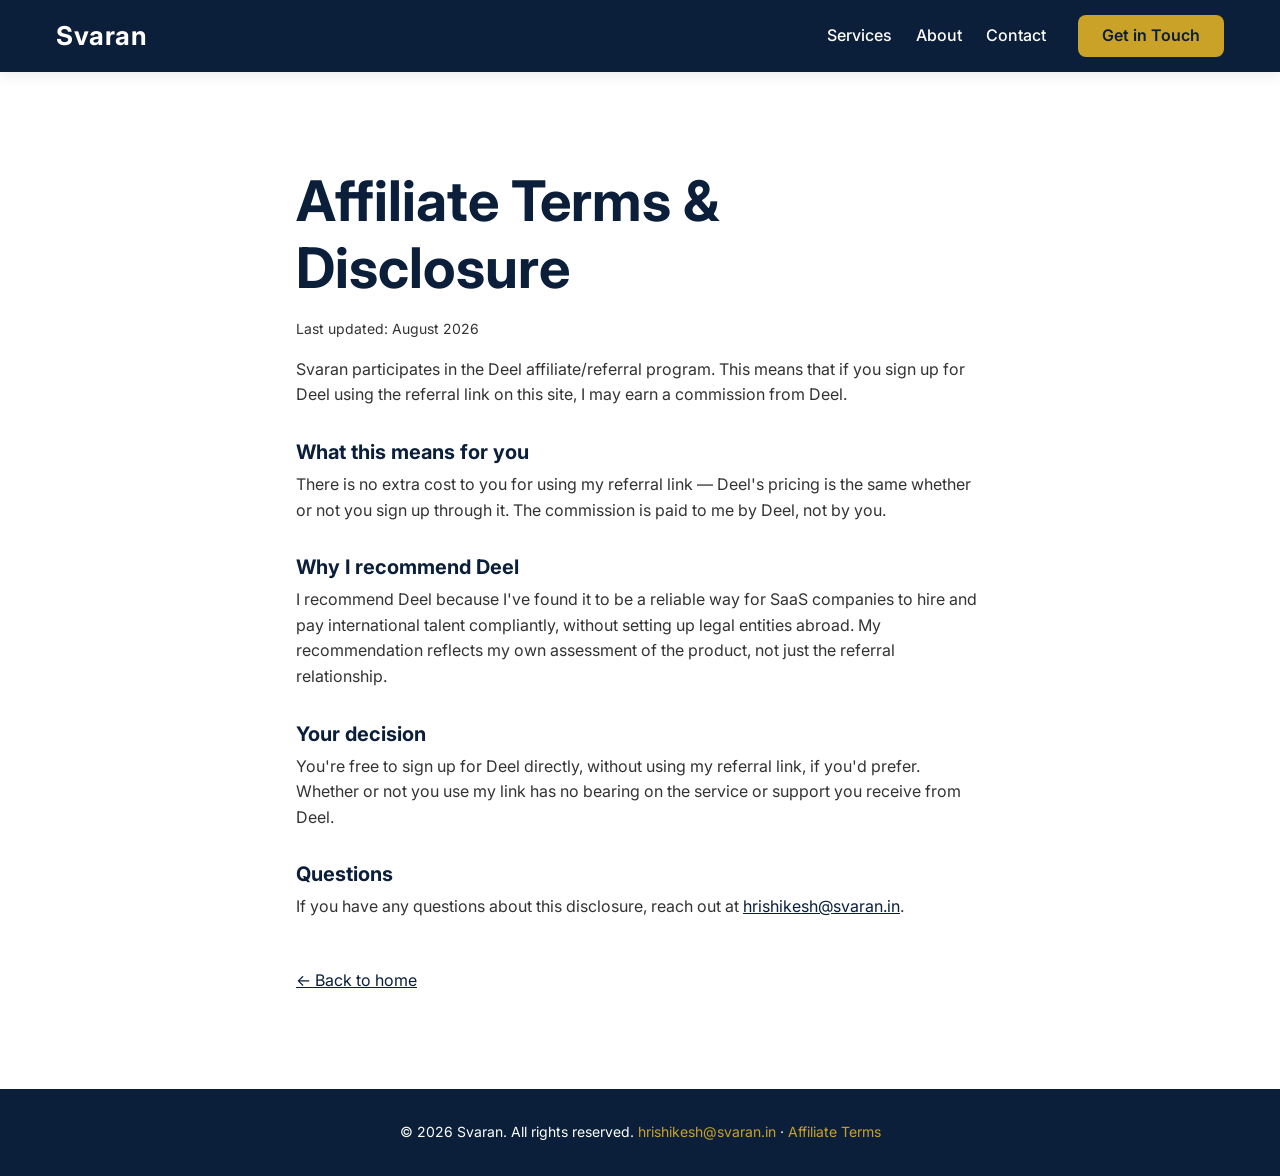
==== affiliate-terms.html @ 790a2aeb "Add affiliate terms/disclosure page and link it from footer" ====
<!DOCTYPE html>
<html lang="en">
<head>
  <script>document.documentElement.classList.add('js');</script>

  <meta charset="UTF-8">
  <meta name="viewport" content="width=device-width, initial-scale=1.0">
  <title>Affiliate Terms & Disclosure — Svaran</title>
  <meta name="description" content="Affiliate disclosure for Svaran's Deel referral partnership.">
  <meta name="robots" content="noindex">

  <link rel="icon" type="image/svg+xml" href="assets/favicon.svg">

  <link rel="preconnect" href="https://fonts.googleapis.com">
  <link rel="preconnect" href="https://fonts.gstatic.com" crossorigin>
  <link href="https://fonts.googleapis.com/css2?family=Inter:wght@400;500;600;700&display=swap" rel="stylesheet">

  <link rel="stylesheet" href="css/style.css">
</head>
<body>

  <header class="site-header">
    <nav class="nav container">
      <a href="index.html#hero" class="nav-logo">Svaran</a>

      <button type="button" class="nav-toggle" aria-label="Toggle navigation menu" aria-expanded="false" aria-controls="nav-menu">
        <span class="nav-toggle-icon"></span>
      </button>

      <div class="nav-menu" id="nav-menu">
        <ul class="nav-links">
          <li><a href="index.html#services">Services</a></li>
          <li><a href="index.html#about">About</a></li>
          <li><a href="index.html#contact">Contact</a></li>
        </ul>
        <a href="index.html#contact" class="btn btn-primary nav-cta">Get in Touch</a>
      </div>
    </nav>
  </header>

  <main>
    <section id="affiliate-terms">
      <div class="container legal-content fade-in">
        <h1>Affiliate Terms & Disclosure</h1>
        <p class="text-small">Last updated: August 2026</p>

        <p>Svaran participates in the Deel affiliate/referral program. This means that if you sign up for Deel using the referral link on this site, I may earn a commission from Deel.</p>

        <h2>What this means for you</h2>
        <p>There is no extra cost to you for using my referral link — Deel's pricing is the same whether or not you sign up through it. The commission is paid to me by Deel, not by you.</p>

        <h2>Why I recommend Deel</h2>
        <p>I recommend Deel because I've found it to be a reliable way for SaaS companies to hire and pay international talent compliantly, without setting up legal entities abroad. My recommendation reflects my own assessment of the product, not just the referral relationship.</p>

        <h2>Your decision</h2>
        <p>You're free to sign up for Deel directly, without using my referral link, if you'd prefer. Whether or not you use my link has no bearing on the service or support you receive from Deel.</p>

        <h2>Questions</h2>
        <p>If you have any questions about this disclosure, reach out at <a href="mailto:hrishikesh@svaran.in">hrishikesh@svaran.in</a>.</p>

        <p class="legal-back"><a href="index.html">&larr; Back to home</a></p>
      </div>
    </section>
  </main>

  <footer class="site-footer">
    <div class="container">
      <p class="text-small">&copy; 2026 Svaran. All rights reserved. <a href="mailto:hrishikesh@svaran.in">hrishikesh@svaran.in</a> · <a href="affiliate-terms.html">Affiliate Terms</a></p>
    </div>
  </footer>

  <script src="js/main.js"></script>
</body>
</html>
---- css/style.css ----
/* ==========================================================================
   Svaran — Global Stylesheet
   ========================================================================== */

/* --------------------------------------------------------------------------
   1. CSS Reset / Normalize
   -------------------------------------------------------------------------- */
*,
*::before,
*::after {
  box-sizing: border-box;
}

html,
body,
h1,
h2,
h3,
h4,
p,
figure,
blockquote,
dl,
dd,
ul,
ol {
  margin: 0;
}

ul,
ol {
  padding: 0;
  list-style: none;
}

html {
  -webkit-text-size-adjust: 100%;
  scroll-behavior: smooth;
}

body {
  min-height: 100vh;
  text-rendering: optimizeSpeed;
  -webkit-font-smoothing: antialiased;
  -moz-osx-font-smoothing: grayscale;
}

img,
picture,
svg {
  display: block;
  max-width: 100%;
}

a {
  color: inherit;
  text-decoration: none;
}

/* Visible keyboard focus. Navy outline for light backgrounds; gold inside
   the navy header/footer, since navy-on-navy and gold-on-white both fail
   WCAG's 3:1 non-text contrast minimum. */
a:focus-visible,
button:focus-visible,
input:focus-visible,
textarea:focus-visible {
  outline: 2px solid var(--color-navy);
  outline-offset: 2px;
}

.site-header a:focus-visible,
.site-header button:focus-visible,
.site-footer a:focus-visible {
  outline-color: var(--color-gold);
}

button {
  font: inherit;
  color: inherit;
  background: none;
  border: none;
  cursor: pointer;
}

input,
button,
textarea,
select {
  font: inherit;
}

/* --------------------------------------------------------------------------
   2. Design Tokens (CSS Custom Properties)
   -------------------------------------------------------------------------- */
:root {
  /* Colors */
  --color-navy: #0B1F3A;
  --color-gold: #C9A227;
  --color-white: #FFFFFF;
  --color-gray-light: #F5F6F8;
  --color-gray-text: #333333;

  /* Semantic color aliases */
  --color-bg: var(--color-white);
  --color-bg-alt: var(--color-gray-light);
  --color-text: var(--color-gray-text);
  --color-primary: var(--color-navy);
  --color-accent: var(--color-gold);

  /* Typography */
  --font-family-base: 'Inter', -apple-system, BlinkMacSystemFont, 'Segoe UI', sans-serif;

  /* Mobile-first type scale */
  --font-size-h1: 2rem;        /* 32px */
  --font-size-h2: 1.625rem;    /* 26px */
  --font-size-h3: 1.25rem;     /* 20px */
  --font-size-body: 1rem;      /* 16px */
  --font-size-small: 0.875rem; /* 14px */

  --line-height-heading: 1.2;
  --line-height-body: 1.6;

  --font-weight-regular: 400;
  --font-weight-medium: 500;
  --font-weight-semibold: 600;
  --font-weight-bold: 700;

  /* Spacing scale (8px base unit) */
  --space-1: 8px;
  --space-2: 16px;
  --space-3: 24px;
  --space-4: 32px;
  --space-6: 48px;
  --space-8: 64px;
  --space-12: 96px;

  /* Radius & Shadow */
  --radius-base: 8px;
  --shadow-card: 0 4px 12px rgba(11, 31, 58, 0.08);

  /* Layout */
  --container-max-width: 1200px;
  --header-height: 72px;

  /* Utility (form validation state — additive, does not alter core palette) */
  --color-error: #B3261E;
  --shadow-card-hover: 0 8px 20px rgba(11, 31, 58, 0.14);
}

/* --------------------------------------------------------------------------
   3. Base Element Styles
   -------------------------------------------------------------------------- */
body {
  font-family: var(--font-family-base);
  font-size: var(--font-size-body);
  line-height: var(--line-height-body);
  color: var(--color-text);
  background-color: var(--color-bg);
}

h1,
h2,
h3 {
  font-weight: var(--font-weight-bold);
  line-height: var(--line-height-heading);
  color: var(--color-primary);
}

h1 {
  font-size: var(--font-size-h1);
}

h2 {
  font-size: var(--font-size-h2);
}

h3 {
  font-size: var(--font-size-h3);
}

small,
.text-small {
  font-size: var(--font-size-small);
}

/* --------------------------------------------------------------------------
   4. Layout Helpers
   -------------------------------------------------------------------------- */
.container {
  width: 100%;
  max-width: var(--container-max-width);
  margin-inline: auto;
  padding-inline: var(--space-2);
}

section {
  padding-block: var(--space-8);
}

/* --------------------------------------------------------------------------
   5. Buttons
   -------------------------------------------------------------------------- */
.btn {
  display: inline-block;
  font-weight: var(--font-weight-semibold);
  font-size: var(--font-size-body);
  padding: var(--space-1) var(--space-3);
  border-radius: var(--radius-base);
  transition: background-color 0.2s ease, color 0.2s ease, transform 0.2s ease;
}

.btn-primary {
  background-color: var(--color-accent);
  color: var(--color-navy);
}

.btn-primary:hover {
  background-color: #b8931f;
  transform: translateY(-2px);
}

.btn-primary:active {
  transform: translateY(0);
}

/* --------------------------------------------------------------------------
   6. Header / Nav
   -------------------------------------------------------------------------- */
.site-header {
  position: sticky;
  top: 0;
  z-index: 100;
  background-color: var(--color-navy);
  box-shadow: var(--shadow-card);
}

.nav {
  display: flex;
  align-items: center;
  justify-content: space-between;
  height: var(--header-height);
}

.nav-logo {
  font-size: var(--font-size-h3);
  font-weight: var(--font-weight-bold);
  color: var(--color-white);
  letter-spacing: 0.02em;
}

.nav-toggle {
  display: block;
  z-index: 110;
  padding: var(--space-1);
}

.nav-toggle-icon,
.nav-toggle-icon::before,
.nav-toggle-icon::after {
  display: block;
  width: 24px;
  height: 2px;
  background-color: var(--color-white);
  transition: transform 0.2s ease, opacity 0.2s ease;
}

.nav-toggle-icon::before,
.nav-toggle-icon::after {
  content: '';
  position: relative;
}

.nav-toggle-icon::before {
  top: 6px;
}

.nav-toggle-icon::after {
  top: 4px;
}

.nav-menu {
  position: fixed;
  inset: var(--header-height) 0 0 0;
  background-color: var(--color-navy);
  display: flex;
  flex-direction: column;
  align-items: center;
  justify-content: center;
  gap: var(--space-3);
  transform: translateX(100%);
  visibility: hidden;
  transition: transform 0.25s ease, visibility 0s linear 0.25s;
}

.nav-menu.is-open {
  transform: translateX(0);
  visibility: visible;
  transition: transform 0.25s ease;
}

.nav-links {
  display: flex;
  flex-direction: column;
  align-items: center;
  gap: var(--space-3);
}

.nav-links a {
  color: var(--color-white);
  font-weight: var(--font-weight-medium);
}

.nav-links a:hover {
  color: var(--color-accent);
}

.nav-cta {
  display: none;
}

/* --------------------------------------------------------------------------
   7. Sections
   -------------------------------------------------------------------------- */
#hero {
  background-color: var(--color-bg);
}

#services {
  background-color: var(--color-bg-alt);
}

#about {
  background-color: var(--color-bg);
}

#contact {
  background-color: var(--color-bg-alt);
}

.card {
  background-color: var(--color-white);
  border-radius: var(--radius-base);
  box-shadow: var(--shadow-card);
  padding: var(--space-3);
  transition: transform 0.2s ease, box-shadow 0.2s ease;
}

/* --------------------------------------------------------------------------
   7a. Hero
   -------------------------------------------------------------------------- */
.hero-inner {
  display: flex;
  flex-direction: column;
  align-items: center;
  gap: var(--space-6);
  text-align: center;
}

.hero-content {
  max-width: 640px;
}

.hero-subhead {
  margin-top: var(--space-2);
  font-size: var(--font-size-body);
  color: var(--color-text);
}

.hero-cta {
  margin-top: var(--space-4);
}

.hero-graphic {
  width: 100%;
  max-width: 320px;
}

.hero-graphic svg {
  width: 100%;
  height: auto;
}

/* --------------------------------------------------------------------------
   7b. Services
   -------------------------------------------------------------------------- */
.services-grid {
  display: grid;
  grid-template-columns: 1fr;
  gap: var(--space-3);
  margin-top: var(--space-4);
}

.service-card h3 {
  margin-top: var(--space-2);
}

.service-card p {
  margin-top: var(--space-1);
}

.service-icon svg {
  width: 48px;
  height: 48px;
}

.deel-card {
  display: flex;
  flex-direction: column;
}

.deel-disclosure {
  margin-top: var(--space-2);
  color: var(--color-text);
  font-style: italic;
}

.deel-link {
  margin-top: var(--space-3);
  align-self: flex-start;
}

/* --------------------------------------------------------------------------
   7c. About
   -------------------------------------------------------------------------- */
.about-inner {
  max-width: 720px;
}

.about-inner p + p {
  margin-top: var(--space-2);
}

/* --------------------------------------------------------------------------
   7c-2. Legal / Affiliate Terms
   -------------------------------------------------------------------------- */
.legal-content {
  max-width: 720px;
}

.legal-content h1 {
  margin-bottom: var(--space-1);
}

.legal-content h2 {
  font-size: 1.25rem;
  margin-top: var(--space-4);
  margin-bottom: var(--space-1);
}

.legal-content p {
  margin-top: var(--space-2);
  color: var(--color-text);
}

.legal-content h2 + p {
  margin-top: var(--space-1);
}

.legal-content a {
  color: var(--color-primary);
  text-decoration: underline;
}

.legal-back {
  margin-top: var(--space-6) !important;
}

/* --------------------------------------------------------------------------
   7d. Contact
   -------------------------------------------------------------------------- */
.contact-intro {
  margin-top: var(--space-1);
  max-width: 560px;
}

.contact-form {
  margin-top: var(--space-4);
  max-width: 560px;
  display: flex;
  flex-direction: column;
  gap: var(--space-3);
}

.form-group {
  display: flex;
  flex-direction: column;
  gap: var(--space-1);
}

.form-group label {
  font-weight: var(--font-weight-medium);
  font-size: var(--font-size-small);
  color: var(--color-primary);
}

.required {
  color: var(--color-error);
}

.form-group input,
.form-group textarea {
  border: 1px solid #D5D8DE;
  border-radius: var(--radius-base);
  padding: var(--space-1) var(--space-2);
  background-color: var(--color-white);
  color: var(--color-text);
  transition: border-color 0.2s ease, box-shadow 0.2s ease;
}

.form-group input:focus,
.form-group textarea:focus {
  outline: none;
  border-color: var(--color-navy);
  box-shadow: 0 0 0 3px rgba(11, 31, 58, 0.12);
}

.form-group textarea {
  resize: vertical;
}

.form-group.has-error input,
.form-group.has-error textarea {
  border-color: var(--color-error);
}

.form-error {
  min-height: 1.1em;
  font-size: var(--font-size-small);
  color: var(--color-error);
}

.contact-form .btn {
  align-self: flex-start;
}

.form-status {
  font-size: var(--font-size-small);
  color: var(--color-error);
}

.form-success {
  margin-top: var(--space-4);
  max-width: 560px;
  background-color: var(--color-white);
  border-left: 4px solid var(--color-accent);
  border-radius: var(--radius-base);
  padding: var(--space-3);
  box-shadow: var(--shadow-card);
}

.contact-fallback {
  margin-top: var(--space-4);
}

.contact-fallback a {
  color: var(--color-navy);
  font-weight: var(--font-weight-medium);
  text-decoration: underline;
}

/* --------------------------------------------------------------------------
   7e. Scroll-triggered fade-in
   -------------------------------------------------------------------------- */
/* Content is visible by default (CSS-first). The "js" class is only added
   by an inline script in <head>, so the hidden starting state — and the
   animation — only ever apply when JS actually ran. If JS fails to load,
   nothing here executes and every section stays fully visible and readable. */
.js .fade-in {
  opacity: 0;
  transform: translateY(20px);
  transition: opacity 0.6s ease, transform 0.6s ease;
}

.js .fade-in.is-visible {
  opacity: 1;
  transform: translateY(0);
}

@media (prefers-reduced-motion: reduce) {
  .js .fade-in {
    opacity: 1;
    transform: none;
    transition: none;
  }
}

/* Card hover lift — declared after .fade-in so it wins the transform
   cascade on cards that are also fade-in targets (equal specificity,
   source order decides). */
.card:hover {
  transform: translateY(-4px);
  box-shadow: var(--shadow-card-hover);
}

/* --------------------------------------------------------------------------
   8. Footer
   -------------------------------------------------------------------------- */
.site-footer {
  background-color: var(--color-navy);
  color: var(--color-white);
  text-align: center;
  padding-block: var(--space-4);
}

.site-footer a {
  color: var(--color-gold);
}

/* --------------------------------------------------------------------------
   9. Responsive Breakpoints (mobile-first, min-width)
   -------------------------------------------------------------------------- */

/* Tablet — 768px and up */
@media (min-width: 768px) {
  :root {
    --font-size-h1: 2.75rem;   /* 44px */
    --font-size-h2: 2rem;      /* 32px */
    --font-size-h3: 1.5rem;    /* 24px */
  }

  .nav-toggle {
    display: none;
  }

  .nav-menu {
    position: static;
    flex-direction: row;
    justify-content: flex-end;
    gap: var(--space-4);
    background-color: transparent;
    transform: none;
    visibility: visible;
    transition: none;
  }

  .nav-links {
    flex-direction: row;
    gap: var(--space-3);
  }

  .nav-cta {
    display: inline-block;
  }

  .hero-inner {
    flex-direction: row;
    align-items: center;
    justify-content: space-between;
    text-align: left;
  }

  .hero-content {
    flex: 1 1 55%;
  }

  .hero-graphic {
    flex: 0 0 38%;
    max-width: 380px;
  }

  .services-grid {
    grid-template-columns: repeat(3, 1fr);
  }
}

/* Desktop — 1024px and up */
@media (min-width: 1024px) {
  :root {
    --font-size-h1: 3.5rem;    /* 56px */
    --font-size-h2: 2.25rem;   /* 36px */
    --font-size-h3: 1.625rem;  /* 26px */
  }

  section {
    padding-block: var(--space-12);
  }

  .hero-graphic {
    max-width: 420px;
  }
}
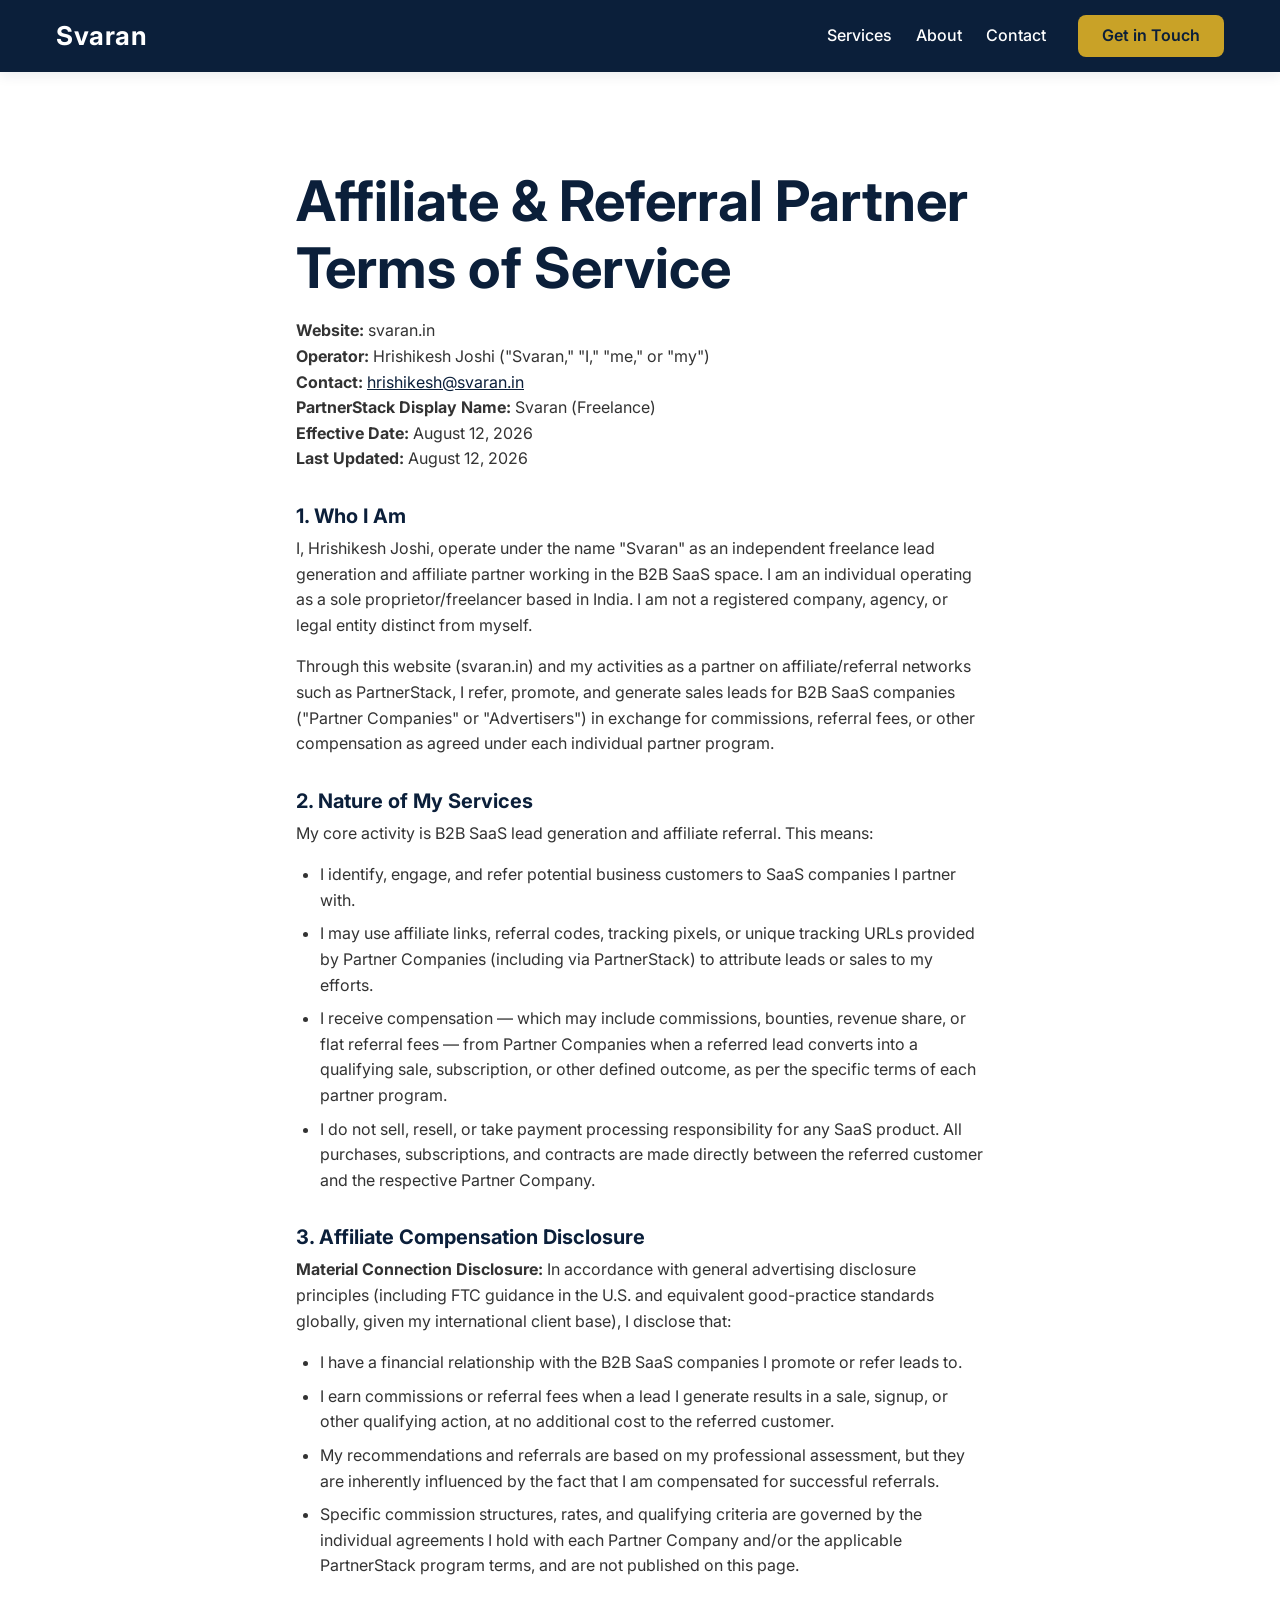
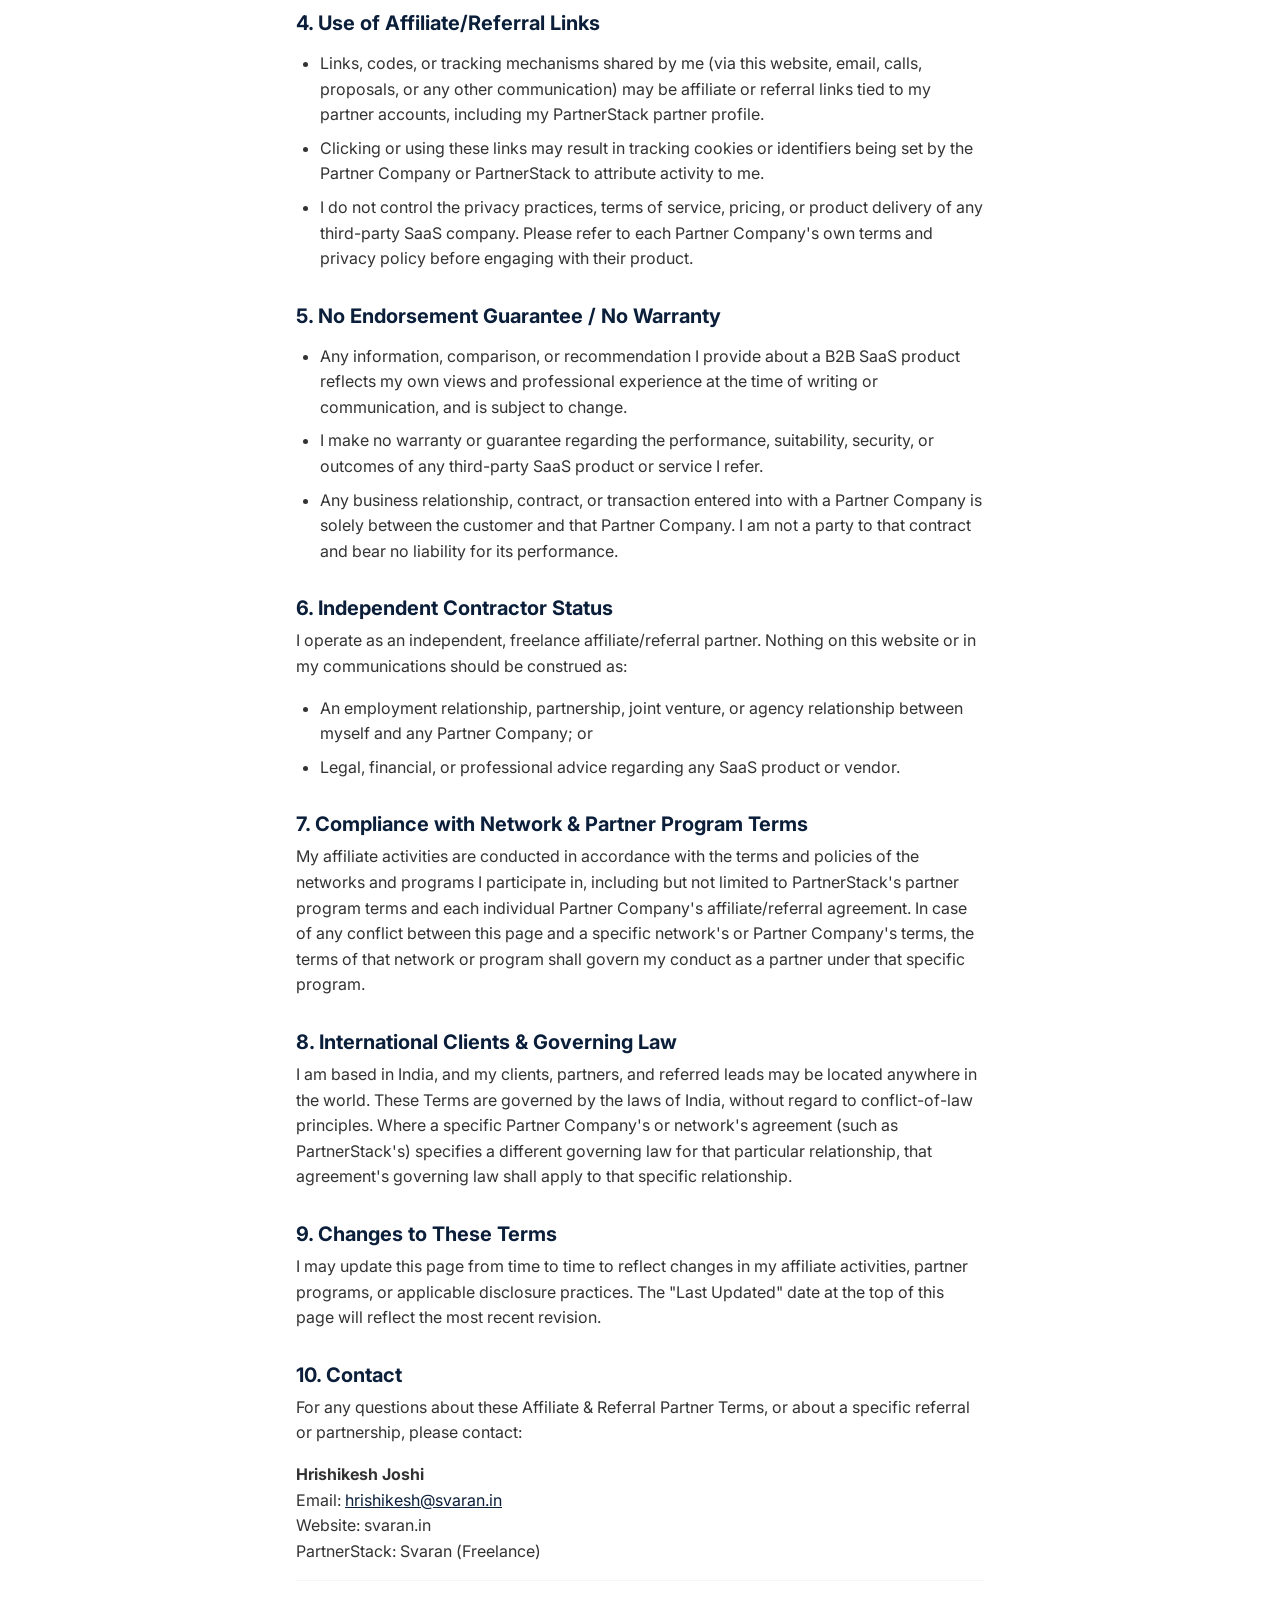
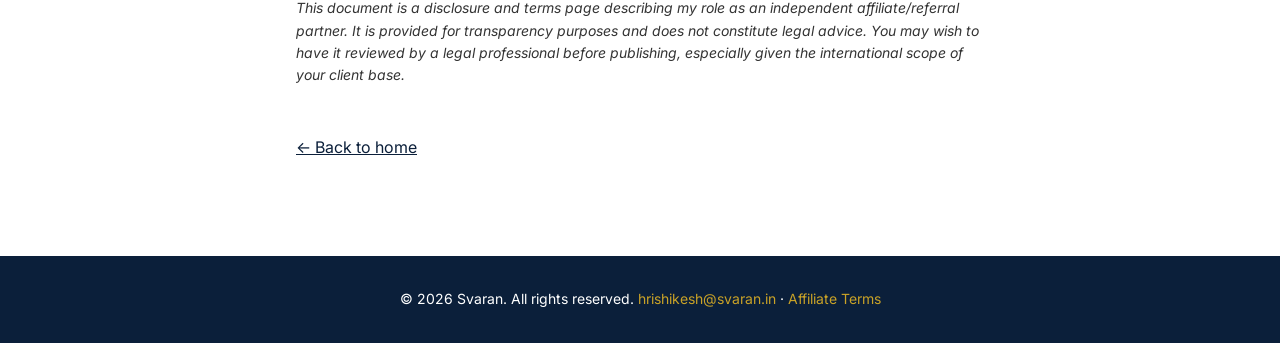
==== commit fcd2a753: "Replace placeholder affiliate disclosure with actual Terms of Service text" ====
--- a/affiliate-terms.html
+++ b/affiliate-terms.html
@@ -5,8 +5,8 @@
 
   <meta charset="UTF-8">
   <meta name="viewport" content="width=device-width, initial-scale=1.0">
-  <title>Affiliate Terms & Disclosure — Svaran</title>
-  <meta name="description" content="Affiliate disclosure for Svaran's Deel referral partnership.">
+  <title>Affiliate & Referral Partner Terms of Service — Svaran</title>
+  <meta name="description" content="Affiliate and referral partner disclosure and terms for Svaran.">
   <meta name="robots" content="noindex">
 
   <link rel="icon" type="image/svg+xml" href="assets/favicon.svg">
@@ -41,22 +41,79 @@
   <main>
     <section id="affiliate-terms">
       <div class="container legal-content fade-in">
-        <h1>Affiliate Terms & Disclosure</h1>
-        <p class="text-small">Last updated: August 2026</p>
+        <h1>Affiliate & Referral Partner Terms of Service</h1>
 
-        <p>Svaran participates in the Deel affiliate/referral program. This means that if you sign up for Deel using the referral link on this site, I may earn a commission from Deel.</p>
+        <p>
+          <strong>Website:</strong> svaran.in<br>
+          <strong>Operator:</strong> Hrishikesh Joshi ("Svaran," "I," "me," or "my")<br>
+          <strong>Contact:</strong> <a href="mailto:hrishikesh@svaran.in">hrishikesh@svaran.in</a><br>
+          <strong>PartnerStack Display Name:</strong> Svaran (Freelance)<br>
+          <strong>Effective Date:</strong> August 12, 2026<br>
+          <strong>Last Updated:</strong> August 12, 2026
+        </p>
 
-        <h2>What this means for you</h2>
-        <p>There is no extra cost to you for using my referral link — Deel's pricing is the same whether or not you sign up through it. The commission is paid to me by Deel, not by you.</p>
+        <h2>1. Who I Am</h2>
+        <p>I, Hrishikesh Joshi, operate under the name "Svaran" as an independent freelance lead generation and affiliate partner working in the B2B SaaS space. I am an individual operating as a sole proprietor/freelancer based in India. I am not a registered company, agency, or legal entity distinct from myself.</p>
+        <p>Through this website (svaran.in) and my activities as a partner on affiliate/referral networks such as PartnerStack, I refer, promote, and generate sales leads for B2B SaaS companies ("Partner Companies" or "Advertisers") in exchange for commissions, referral fees, or other compensation as agreed under each individual partner program.</p>
 
-        <h2>Why I recommend Deel</h2>
-        <p>I recommend Deel because I've found it to be a reliable way for SaaS companies to hire and pay international talent compliantly, without setting up legal entities abroad. My recommendation reflects my own assessment of the product, not just the referral relationship.</p>
+        <h2>2. Nature of My Services</h2>
+        <p>My core activity is B2B SaaS lead generation and affiliate referral. This means:</p>
+        <ul class="legal-list">
+          <li>I identify, engage, and refer potential business customers to SaaS companies I partner with.</li>
+          <li>I may use affiliate links, referral codes, tracking pixels, or unique tracking URLs provided by Partner Companies (including via PartnerStack) to attribute leads or sales to my efforts.</li>
+          <li>I receive compensation — which may include commissions, bounties, revenue share, or flat referral fees — from Partner Companies when a referred lead converts into a qualifying sale, subscription, or other defined outcome, as per the specific terms of each partner program.</li>
+          <li>I do not sell, resell, or take payment processing responsibility for any SaaS product. All purchases, subscriptions, and contracts are made directly between the referred customer and the respective Partner Company.</li>
+        </ul>
 
-        <h2>Your decision</h2>
-        <p>You're free to sign up for Deel directly, without using my referral link, if you'd prefer. Whether or not you use my link has no bearing on the service or support you receive from Deel.</p>
+        <h2>3. Affiliate Compensation Disclosure</h2>
+        <p><strong>Material Connection Disclosure:</strong> In accordance with general advertising disclosure principles (including FTC guidance in the U.S. and equivalent good-practice standards globally, given my international client base), I disclose that:</p>
+        <ul class="legal-list">
+          <li>I have a financial relationship with the B2B SaaS companies I promote or refer leads to.</li>
+          <li>I earn commissions or referral fees when a lead I generate results in a sale, signup, or other qualifying action, at no additional cost to the referred customer.</li>
+          <li>My recommendations and referrals are based on my professional assessment, but they are inherently influenced by the fact that I am compensated for successful referrals.</li>
+          <li>Specific commission structures, rates, and qualifying criteria are governed by the individual agreements I hold with each Partner Company and/or the applicable PartnerStack program terms, and are not published on this page.</li>
+        </ul>
 
-        <h2>Questions</h2>
-        <p>If you have any questions about this disclosure, reach out at <a href="mailto:hrishikesh@svaran.in">hrishikesh@svaran.in</a>.</p>
+        <h2>4. Use of Affiliate/Referral Links</h2>
+        <ul class="legal-list">
+          <li>Links, codes, or tracking mechanisms shared by me (via this website, email, calls, proposals, or any other communication) may be affiliate or referral links tied to my partner accounts, including my PartnerStack partner profile.</li>
+          <li>Clicking or using these links may result in tracking cookies or identifiers being set by the Partner Company or PartnerStack to attribute activity to me.</li>
+          <li>I do not control the privacy practices, terms of service, pricing, or product delivery of any third-party SaaS company. Please refer to each Partner Company's own terms and privacy policy before engaging with their product.</li>
+        </ul>
+
+        <h2>5. No Endorsement Guarantee / No Warranty</h2>
+        <ul class="legal-list">
+          <li>Any information, comparison, or recommendation I provide about a B2B SaaS product reflects my own views and professional experience at the time of writing or communication, and is subject to change.</li>
+          <li>I make no warranty or guarantee regarding the performance, suitability, security, or outcomes of any third-party SaaS product or service I refer.</li>
+          <li>Any business relationship, contract, or transaction entered into with a Partner Company is solely between the customer and that Partner Company. I am not a party to that contract and bear no liability for its performance.</li>
+        </ul>
+
+        <h2>6. Independent Contractor Status</h2>
+        <p>I operate as an independent, freelance affiliate/referral partner. Nothing on this website or in my communications should be construed as:</p>
+        <ul class="legal-list">
+          <li>An employment relationship, partnership, joint venture, or agency relationship between myself and any Partner Company; or</li>
+          <li>Legal, financial, or professional advice regarding any SaaS product or vendor.</li>
+        </ul>
+
+        <h2>7. Compliance with Network & Partner Program Terms</h2>
+        <p>My affiliate activities are conducted in accordance with the terms and policies of the networks and programs I participate in, including but not limited to PartnerStack's partner program terms and each individual Partner Company's affiliate/referral agreement. In case of any conflict between this page and a specific network's or Partner Company's terms, the terms of that network or program shall govern my conduct as a partner under that specific program.</p>
+
+        <h2>8. International Clients & Governing Law</h2>
+        <p>I am based in India, and my clients, partners, and referred leads may be located anywhere in the world. These Terms are governed by the laws of India, without regard to conflict-of-law principles. Where a specific Partner Company's or network's agreement (such as PartnerStack's) specifies a different governing law for that particular relationship, that agreement's governing law shall apply to that specific relationship.</p>
+
+        <h2>9. Changes to These Terms</h2>
+        <p>I may update this page from time to time to reflect changes in my affiliate activities, partner programs, or applicable disclosure practices. The "Last Updated" date at the top of this page will reflect the most recent revision.</p>
+
+        <h2>10. Contact</h2>
+        <p>For any questions about these Affiliate & Referral Partner Terms, or about a specific referral or partnership, please contact:</p>
+        <p>
+          <strong>Hrishikesh Joshi</strong><br>
+          Email: <a href="mailto:hrishikesh@svaran.in">hrishikesh@svaran.in</a><br>
+          Website: svaran.in<br>
+          PartnerStack: Svaran (Freelance)
+        </p>
+
+        <p class="text-small legal-disclaimer"><em>This document is a disclosure and terms page describing my role as an independent affiliate/referral partner. It is provided for transparency purposes and does not constitute legal advice. You may wish to have it reviewed by a legal professional before publishing, especially given the international scope of your client base.</em></p>
 
         <p class="legal-back"><a href="index.html">&larr; Back to home</a></p>
       </div>
--- a/css/style.css
+++ b/css/style.css
@@ -461,6 +461,27 @@
   text-decoration: underline;
 }
 
+.legal-list {
+  margin-top: var(--space-2);
+  padding-left: var(--space-3);
+  list-style: disc;
+}
+
+.legal-list li {
+  margin-top: var(--space-1);
+  color: var(--color-text);
+}
+
+.legal-list li:first-child {
+  margin-top: 0;
+}
+
+.legal-disclaimer {
+  margin-top: var(--space-4);
+  padding-top: var(--space-2);
+  border-top: 1px solid var(--color-gray-light);
+}
+
 .legal-back {
   margin-top: var(--space-6) !important;
 }
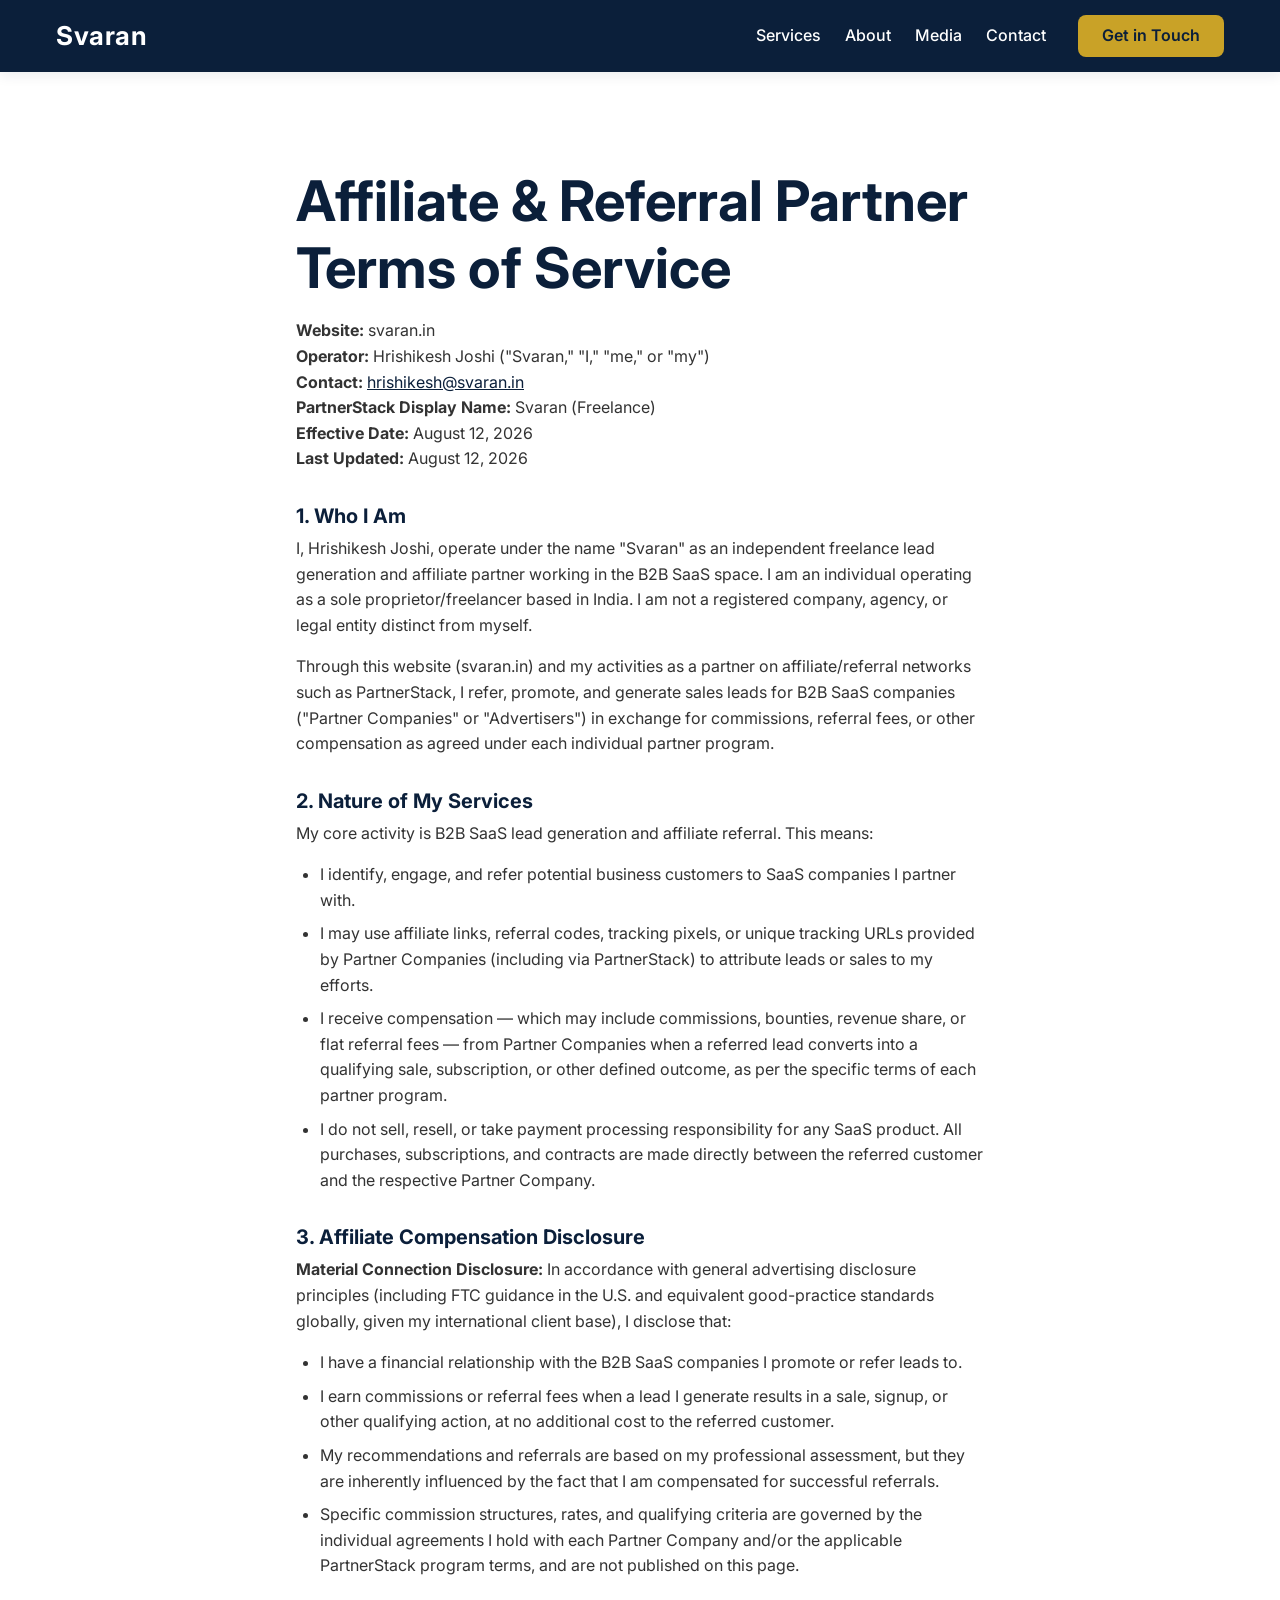
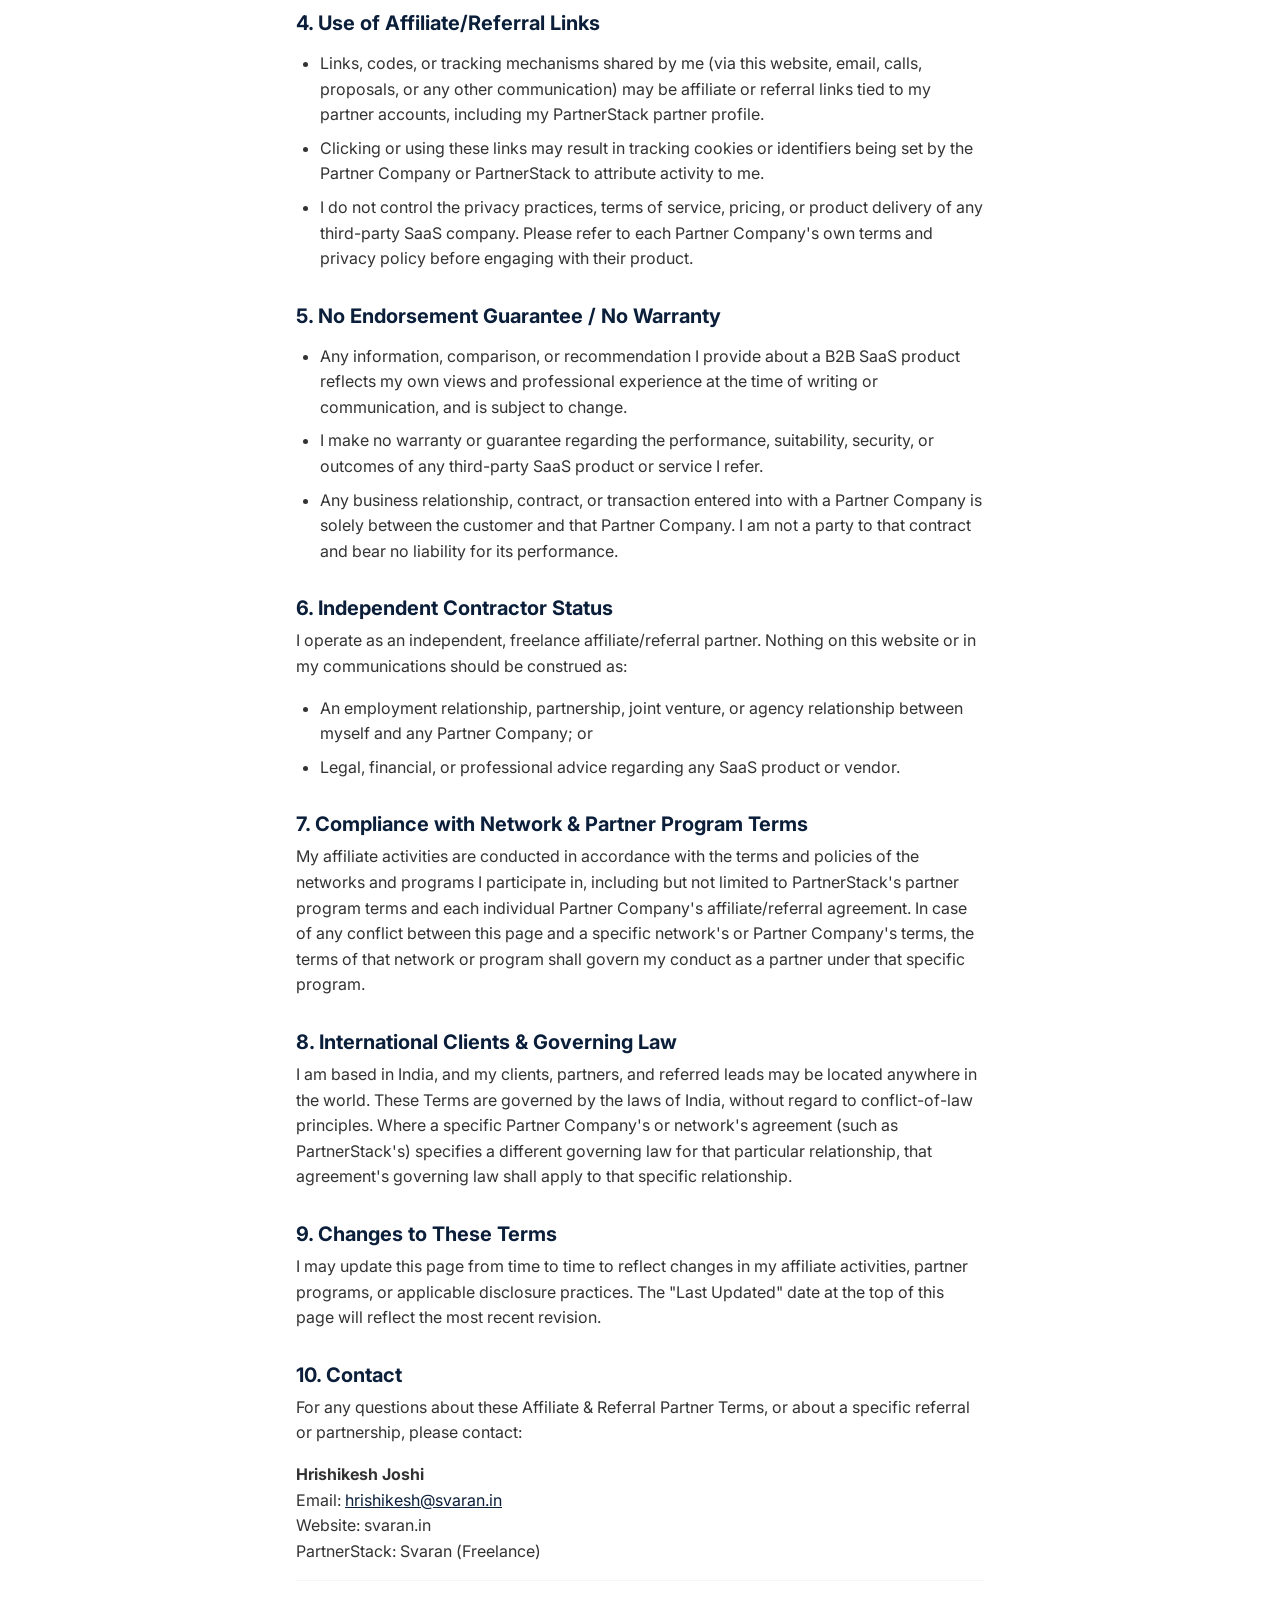
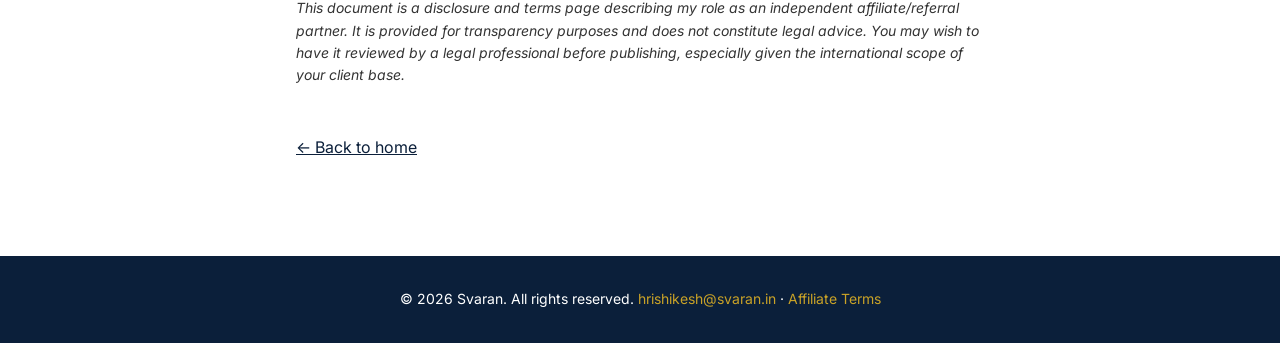
==== commit 6ae951a5: "Add Media page linking to LinkedIn posts, with nav entry" ====
--- a/affiliate-terms.html
+++ b/affiliate-terms.html
@@ -31,6 +31,7 @@
         <ul class="nav-links">
           <li><a href="index.html#services">Services</a></li>
           <li><a href="index.html#about">About</a></li>
+          <li><a href="media.html">Media</a></li>
           <li><a href="index.html#contact">Contact</a></li>
         </ul>
         <a href="index.html#contact" class="btn btn-primary nav-cta">Get in Touch</a>
--- a/css/style.css
+++ b/css/style.css
@@ -487,6 +487,43 @@
 }
 
 /* --------------------------------------------------------------------------
+   7c-3. Media
+   -------------------------------------------------------------------------- */
+.media-intro {
+  margin-top: var(--space-1);
+  max-width: 560px;
+  color: var(--color-text);
+}
+
+.media-grid {
+  display: grid;
+  grid-template-columns: 1fr;
+  gap: var(--space-3);
+  margin-top: var(--space-4);
+}
+
+.media-card {
+  display: block;
+  color: var(--color-text);
+}
+
+.media-card h3 {
+  color: var(--color-primary);
+}
+
+.media-link {
+  display: inline-block;
+  margin-top: var(--space-2);
+  color: var(--color-accent);
+  font-weight: 600;
+}
+
+.media-card:hover {
+  transform: translateY(-2px);
+  box-shadow: var(--shadow-card-hover, var(--shadow-card));
+}
+
+/* --------------------------------------------------------------------------
    7d. Contact
    -------------------------------------------------------------------------- */
 .contact-intro {
@@ -682,6 +719,10 @@
   .services-grid {
     grid-template-columns: repeat(3, 1fr);
   }
+
+  .media-grid {
+    grid-template-columns: repeat(2, 1fr);
+  }
 }
 
 /* Desktop — 1024px and up */
